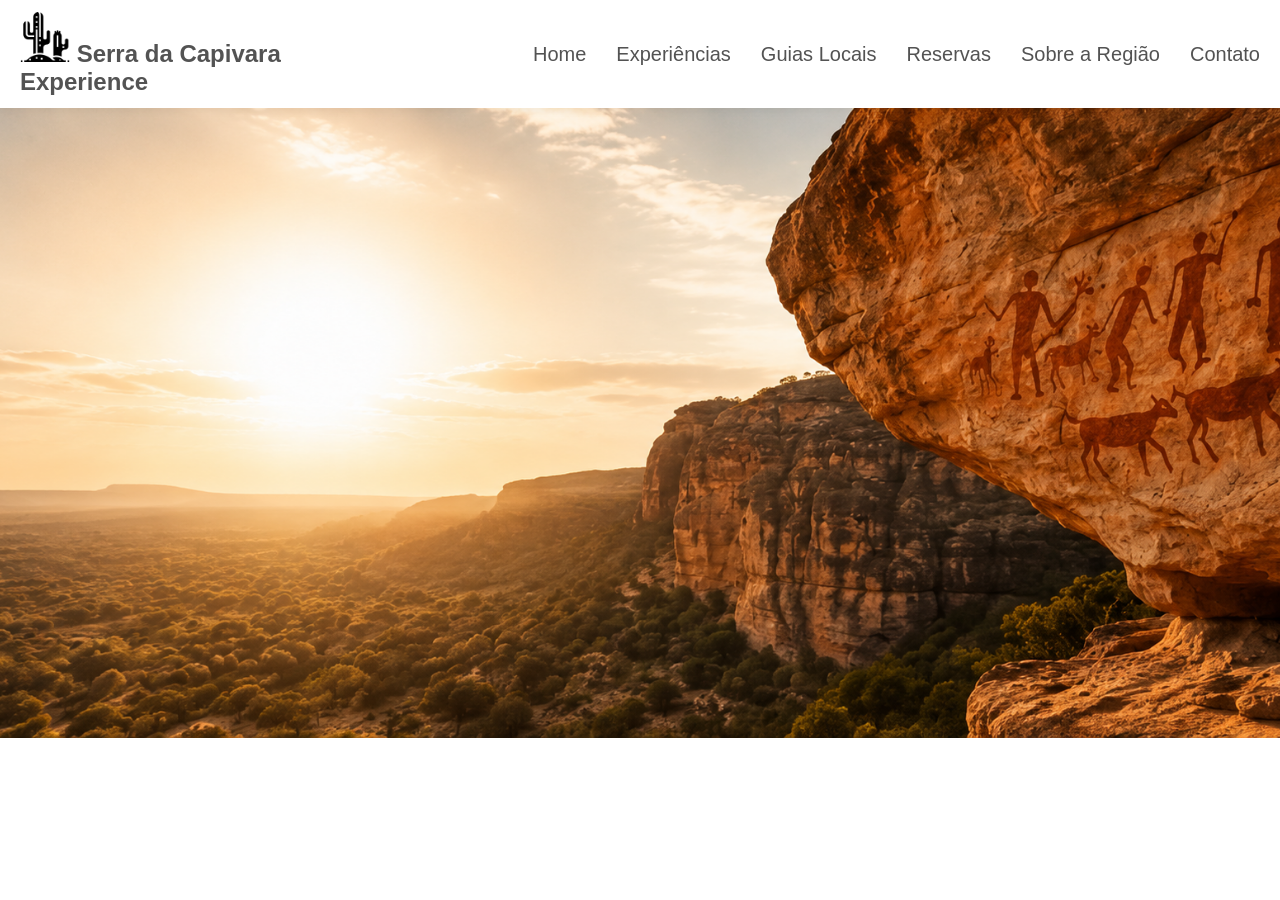
==== src/index.html @ 92df1764 "feat: first commit" ====
<!DOCTYPE html>
<html lang="pt-br">

<head>
    <meta charset="UTF-8">
    <meta name="viewport" content="width=device-width, initial-scale=1.0">
    <link rel="stylesheet" href="./assets/styles/global.css">
    <link rel="stylesheet" href="./assets/styles/header.css">
    <link rel="stylesheet" href="./assets/styles/main.css">
    <title>Experiências na Serra da Capivara</title>
</head>

<body>
    <header class="header">
        <div class="header-container">
            <h2 style="cursor: pointer;"> 
            <img class="logo" style="width: 50px;" src="./assets/images/cacto.png" alt="">
                
                Serra da Capivara <br><span>Experience</span></h2>

            <nav>
                <ul class="menu">
                    <li class="menu-item">Home</li>
                    <li class="menu-item">Experiências</li>
                    <li class="menu-item">Guias Locais</li>
                    <li class="menu-item">Reservas</li>
                    <li class="menu-item">Sobre a Região</li>
                    <li class="menu-item">Contato</li>
                </ul>
            </nav>
        </div>
    </header>

    <main>
        <div class="main-container">
            <h1></h1>
            <img class="background-main" src="./assets/images/background-xp-capivara.png" alt="Fundo Serra da Capivara">
        </div>
    </main>
</body>

</html>
---- src/assets/styles/global.css ----
* {
  margin: 0;
  padding: 0;
  box-sizing: border-box;
  font-family: 'Segoe UI', Tahoma, Geneva, Verdana, sans-serif;
  color: #535353;
}
---- src/assets/styles/header.css ----
.logo:hover {
    background-color: #FFCC80;
    border-radius: 50%;
    transition: 0.5s ease;
    cursor: pointer;
}

.header {
    background-color: #ffffff;
    width: 100%;
    height: 12vh;
    box-shadow: 0 2px 10px rgba(0, 0, 0, 0.05);
    position: relative;
    z-index: 1000;
}

.header-container {
    max-width: 1400px;
    height: 100%;
    margin: 0 auto;
    padding: 0 20px;
    display: flex;
    justify-content: space-between;
    align-items: center;
}

.menu {
    display: flex;
    gap: 30px;
    list-style: none;
}

.menu-item {
    text-decoration: none;
    font-weight: 500;
    font-size: 20px;
    transition: color 0.8s ease;
    cursor: pointer;
}

.menu-item {
    text-decoration: none;
    font-size: 20px;
    cursor: pointer;
    border-radius: 4px;
    transition: all 0.4s ease;
}

.menu-item:hover {
    color: #FF9800;
}

@media (max-width: 992px) {
    .header {
        height: 10vh;
    }

    .menu {
        gap: 20px;
    }

    .menu-item {
        font-size: 17px;
    }

    .logo {
        font-size: 1.5rem;
    }
}

@media (max-width: 768px) {
    .header {
        height: auto;
        padding: 15px 0;
    }

    .header-container {
        flex-direction: column;
        gap: 15px;
    }

    .menu {
        flex-wrap: wrap;
        justify-content: center;
        gap: 15px;
    }

    .menu-item {
        font-size: 16px;
    }

}

@media (max-width: 480px) {
    .logo {
        font-size: 1.3rem;
        text-align: center;
    }

    .menu {
        flex-direction: column;
        align-items: center;
        gap: 12px;
    }

    .menu-item {
        font-size: 15px;
    }

}
---- src/assets/styles/main.css ----
.main-container {
    position: relative;
    width: 100%;
    height: 70vh; 
    display: flex;
}

.main-container h1 {
    position: relative;
    z-index: 2;        
    color: #ffffff;    
    font-size: 4rem;
}

.background-main {
    position: absolute; 
    top: 0;
    left: 0;
    width: 100%;
    height: 100%;
    object-fit: cover; 
    z-index: 1;       
}
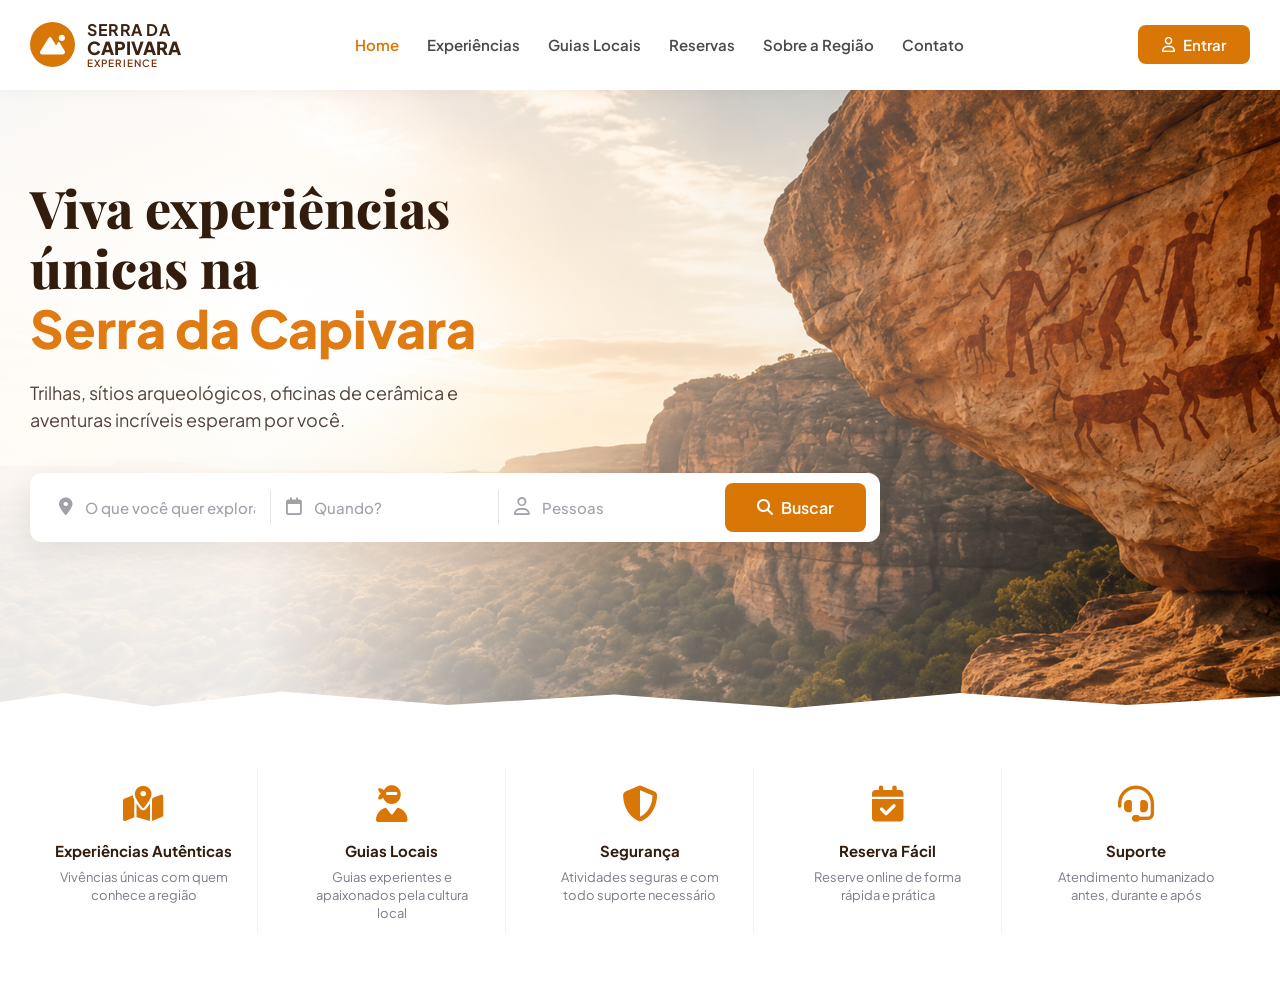
==== commit 4b1067f0: "refatorando codigo" ====
--- a/src/index.html
+++ b/src/index.html
@@ -1,42 +1,112 @@
 <!DOCTYPE html>
-<html lang="pt-br">
+<html lang="pt-BR">
 
 <head>
     <meta charset="UTF-8">
     <meta name="viewport" content="width=device-width, initial-scale=1.0">
-    <link rel="stylesheet" href="./assets/styles/global.css">
-    <link rel="stylesheet" href="./assets/styles/header.css">
-    <link rel="stylesheet" href="./assets/styles/main.css">
-    <title>Experiências na Serra da Capivara</title>
+    <title>Serra da Capivara Experience</title>
+    <link rel="stylesheet" href="https://cdnjs.cloudflare.com/ajax/libs/font-awesome/6.4.0/css/all.min.css">
+    <link rel="preconnect" href="https://fonts.googleapis.com">
+    <link rel="preconnect" href="https://fonts.gstatic.com" crossorigin>
+    <link
+        href="https://fonts.googleapis.com/css2?family=Plus+Jakarta+Sans:wght@400;500;600;700&family=Playfair+Display:wght@700;800&display=swap"
+        rel="stylesheet">
+    <link rel="stylesheet" href="./assets/styles/style.css">
 </head>
 
 <body>
+
     <header class="header">
         <div class="header-container">
-            <h2 style="cursor: pointer;"> 
-            <img class="logo" style="width: 50px;" src="./assets/images/cacto.png" alt="">
-                
-                Serra da Capivara <br><span>Experience</span></h2>
+            <div class="logo">
+                <div class="logo-icon">
+                    <i class="fa-solid fa-mountain-sun"></i>
+                </div>
+                <div class="logo-text">
+                    <span class="brand-title">SERRA DA</span>
+                    <span class="brand-subtitle">CAPIVARA</span>
+                    <span class="brand-tag">EXPERIENCE</span>
+                </div>
+            </div>
 
-            <nav>
+            <nav class="nav-menu">
                 <ul class="menu">
-                    <li class="menu-item">Home</li>
-                    <li class="menu-item">Experiências</li>
-                    <li class="menu-item">Guias Locais</li>
-                    <li class="menu-item">Reservas</li>
-                    <li class="menu-item">Sobre a Região</li>
-                    <li class="menu-item">Contato</li>
+                    <li><a href="#" class="menu-item active">Home</a></li>
+                    <li><a href="#" class="menu-item">Experiências</a></li>
+                    <li><a href="#" class="menu-item">Guias Locais</a></li>
+                    <li><a href="#" class="menu-item">Reservas</a></li>
+                    <li><a href="#" class="menu-item">Sobre a Região</a></li>
+                    <li><a href="#" class="menu-item">Contato</a></li>
                 </ul>
             </nav>
+
+            <div class="button-container">
+                <button class="btn-entrar"><i class="fa-regular fa-user"></i> Entrar</button>
+            </div>
         </div>
     </header>
 
-    <main>
-        <div class="main-container">
-            <h1></h1>
-            <img class="background-main" src="./assets/images/background-xp-capivara.png" alt="Fundo Serra da Capivara">
+    <main class="hero">
+        <div class="hero-container">
+            <div class="hero-content">
+                <h1>Viva experiências<br>únicas na<br><span class="highlight">Serra da Capivara</span></h1>
+                <p>Trilhas, sítios arqueológicos, oficinas de cerâmica e aventuras incríveis esperam por você.</p>
+            </div>
+
+            <div class="search-bar">
+                <div class="search-field">
+                    <i class="fa-solid fa-location-dot"></i>
+                    <input type="text" placeholder="O que você quer explorar?">
+                </div>
+                <div class="divider"></div>
+                <div class="search-field">
+                    <i class="fa-regular fa-calendar"></i>
+                    <input type="text" placeholder="Quando?">
+                </div>
+                <div class="divider"></div>
+                <div class="search-field">
+                    <i class="fa-regular fa-user"></i>
+                    <input type="text" placeholder="Pessoas">
+                </div>
+                <button class="btn-buscar">
+                    <i class="fa-solid fa-magnifying-glass"></i> Buscar
+                </button>
+            </div>
         </div>
+
+        <div class="hero-divider"></div>
     </main>
+
+    <section class="features">
+        <div class="features-container">
+            <div class="feature-card">
+                <div class="feature-icon"><i class="fa-solid fa-map-location-dot"></i></div>
+                <h3>Experiências Autênticas</h3>
+                <p>Vivências únicas com quem conhece a região</p>
+            </div>
+            <div class="feature-card">
+                <div class="feature-icon"><i class="fa-solid fa-user-ninja"></i></div>
+                <h3>Guias Locais</h3>
+                <p>Guias experientes e apaixonados pela cultura local</p>
+            </div>
+            <div class="feature-card">
+                <div class="feature-icon"><i class="fa-solid fa-shield-halved"></i></div>
+                <h3>Segurança</h3>
+                <p>Atividades seguras e com todo suporte necessário</p>
+            </div>
+            <div class="feature-card">
+                <div class="feature-icon"><i class="fa-solid fa-calendar-check"></i></div>
+                <h3>Reserva Fácil</h3>
+                <p>Reserve online de forma rápida e prática</p>
+            </div>
+            <div class="feature-card">
+                <div class="feature-icon"><i class="fa-solid fa-headset"></i></div>
+                <h3>Suporte</h3>
+                <p>Atendimento humanizado antes, durante e após</p>
+            </div>
+        </div>
+    </section>
+
 </body>
 
 </html>
--- a/src/assets/styles/style.css
+++ b/src/assets/styles/style.css
@@ -0,0 +1,334 @@
+* {
+    margin: 0;
+    padding: 0;
+    box-sizing: border-box;
+    font-family: 'Plus Jakarta Sans', sans-serif;
+}
+
+body {
+    background-color: #ffffff;
+    color: #333333;
+    overflow-x: hidden;
+}
+
+.header {
+    background-color: #ffffff;
+    width: 100%;
+    min-height: 90px;
+    box-shadow: 0 2px 15px rgba(0, 0, 0, 0.04);
+    position: relative;
+    z-index: 1000;
+    display: flex;
+    align-items: center;
+}
+
+.header-container {
+    width: 100%;
+    max-width: 1400px;
+    margin: 0 auto;
+    padding: 10px 30px;
+    display: flex;
+    justify-content: space-between;
+    align-items: center;
+}
+
+.logo {
+    display: flex;
+    align-items: center;
+    gap: 12px;
+    cursor: pointer;
+}
+
+.logo-icon {
+    background-color: #d97706;
+    color: #ffffff;
+    width: 45px;
+    height: 45px;
+    border-radius: 50%;
+    display: flex;
+    justify-content: center;
+    align-items: center;
+    font-size: 20px;
+}
+
+.logo-text {
+    display: flex;
+    flex-direction: column;
+    line-height: 1.1;
+}
+
+.brand-title {
+    font-weight: 700;
+    font-size: 16px;
+    color: #3c2415;
+    letter-spacing: 0.5px;
+}
+
+.brand-subtitle {
+    font-weight: 800;
+    font-size: 18px;
+    color: #3c2415;
+}
+
+.brand-tag {
+    font-size: 10px;
+    font-weight: 600;
+    color: #78350f;
+    letter-spacing: 1px;
+}
+
+.menu {
+    display: flex;
+    gap: 28px;
+    list-style: none;
+}
+
+.menu-item {
+    text-decoration: none;
+    font-size: 15px;
+    font-weight: 600;
+    color: #4a4a4a;
+    transition: color 0.2s ease;
+}
+
+.menu-item:hover,
+.menu-item.active {
+    color: #d97706;
+}
+
+.btn-entrar {
+    background-color: #d97706;
+    color: #ffffff;
+    padding: 10px 24px;
+    border: none;
+    border-radius: 8px;
+    font-size: 15px;
+    font-weight: 600;
+    cursor: pointer;
+    display: flex;
+    align-items: center;
+    gap: 8px;
+    transition: background-color 0.2s;
+}
+
+.btn-entrar:hover {
+    background-color: #b45309;
+}
+
+.hero {
+    position: relative;
+    background: linear-gradient(to right, rgba(255, 255, 255, 0.9) 20%, rgba(255, 255, 255, 0.4) 50%, rgba(0, 0, 0, 0.1)),
+        url('../images/background-xp-capivara.png') no-repeat center center/cover;
+    min-height: 620px;
+    display: flex;
+    align-items: center;
+    padding-bottom: 80px;
+}
+
+.hero-container {
+    width: 100%;
+    max-width: 1400px;
+    margin: 0 auto;
+    padding: 0 30px;
+    display: flex;
+    flex-direction: column;
+    justify-content: center;
+}
+
+.hero-content h1 {
+    font-family: 'Playfair Display', Georgia, serif;
+    font-size: 52px;
+    font-weight: 800;
+    color: #311c0e;
+    line-height: 1.15;
+    margin-bottom: 20px;
+}
+
+.hero-content .highlight {
+    color: #e07a12;
+}
+
+.hero-content p {
+    font-size: 18px;
+    color: #55443d;
+    max-width: 500px;
+    line-height: 1.5;
+    margin-bottom: 40px;
+}
+
+.search-bar {
+    background-color: #ffffff;
+    display: flex;
+    align-items: center;
+    padding: 10px 14px;
+    border-radius: 12px;
+    box-shadow: 0 8px 30px rgba(0, 0, 0, 0.08);
+    max-width: 850px;
+    width: 100%;
+}
+
+.search-field {
+    display: flex;
+    align-items: center;
+    gap: 12px;
+    padding: 0 15px;
+    flex: 1;
+}
+
+.search-field i {
+    color: #a1a1aa;
+    font-size: 18px;
+}
+
+.search-field input {
+    border: none;
+    outline: none;
+    width: 100%;
+    font-size: 15px;
+    color: #333;
+    font-weight: 500;
+}
+
+.search-field input::placeholder {
+    color: #a1a1aa;
+}
+
+.divider {
+    width: 1px;
+    height: 35px;
+    background-color: #e4e4e7;
+}
+
+.btn-buscar {
+    background-color: #d97706;
+    color: #ffffff;
+    border: none;
+    padding: 14px 32px;
+    border-radius: 8px;
+    font-size: 16px;
+    font-weight: 600;
+    cursor: pointer;
+    display: flex;
+    align-items: center;
+    gap: 8px;
+    transition: background-color 0.2s;
+}
+
+.btn-buscar:hover {
+    background-color: #b45309;
+}
+
+.hero-divider {
+    position: absolute;
+    bottom: -1px;
+    left: 0;
+    width: 100%;
+    height: 30px;
+    background-color: #ffffff;
+    clip-path: polygon(0% 70%, 5% 40%, 12% 85%, 22% 35%, 35% 80%, 48% 45%, 62% 90%, 75% 40%, 88% 80%, 100% 50%, 100% 100%, 0% 100%);
+}
+
+.features {
+    background-color: #ffffff;
+    padding: 60px 0;
+}
+
+.features-container {
+    width: 100%;
+    max-width: 1400px;
+    margin: 0 auto;
+    padding: 0 30px;
+    display: grid;
+    grid-template-columns: repeat(5, 1fr);
+    gap: 20px;
+}
+
+.feature-card {
+    text-align: center;
+    padding: 10px;
+    display: flex;
+    flex-direction: column;
+    align-items: center;
+}
+
+.feature-card:not(:last-child) {
+    border-right: 1px solid #f1f1f1;
+}
+
+.feature-icon {
+    color: #d97706;
+    font-size: 36px;
+    margin-bottom: 16px;
+}
+
+.feature-card h3 {
+    font-size: 15px;
+    font-weight: 700;
+    color: #311c0e;
+    margin-bottom: 8px;
+}
+
+.feature-card p {
+    font-size: 13px;
+    color: #7c7c8a;
+    line-height: 1.4;
+    max-width: 180px;
+}
+
+@media (max-width: 1024px) {
+    .features-container {
+        grid-template-columns: repeat(3, 1fr);
+        gap: 30px;
+    }
+
+    .feature-card:not(:last-child) {
+        border-right: none;
+    }
+}
+
+@media (max-width: 768px) {
+    .header-container {
+        flex-direction: column;
+        gap: 15px;
+    }
+
+    .menu {
+        gap: 15px;
+        flex-wrap: wrap;
+        justify-content: center;
+    }
+
+    .hero {
+        min-height: auto;
+        padding: 60px 0 100px 0;
+    }
+
+    .hero-content h1 {
+        font-size: 36px;
+    }
+
+    .search-bar {
+        flex-direction: column;
+        gap: 15px;
+        padding: 20px;
+    }
+
+    .divider {
+        display: none;
+    }
+
+    .search-field {
+        width: 100%;
+        padding: 10px 0;
+        border-bottom: 1px solid #e4e4e7;
+    }
+
+    .btn-buscar {
+        width: 100%;
+        justify-content: center;
+    }
+
+    .features-container {
+        grid-template-columns: 1fr;
+    }
+}
